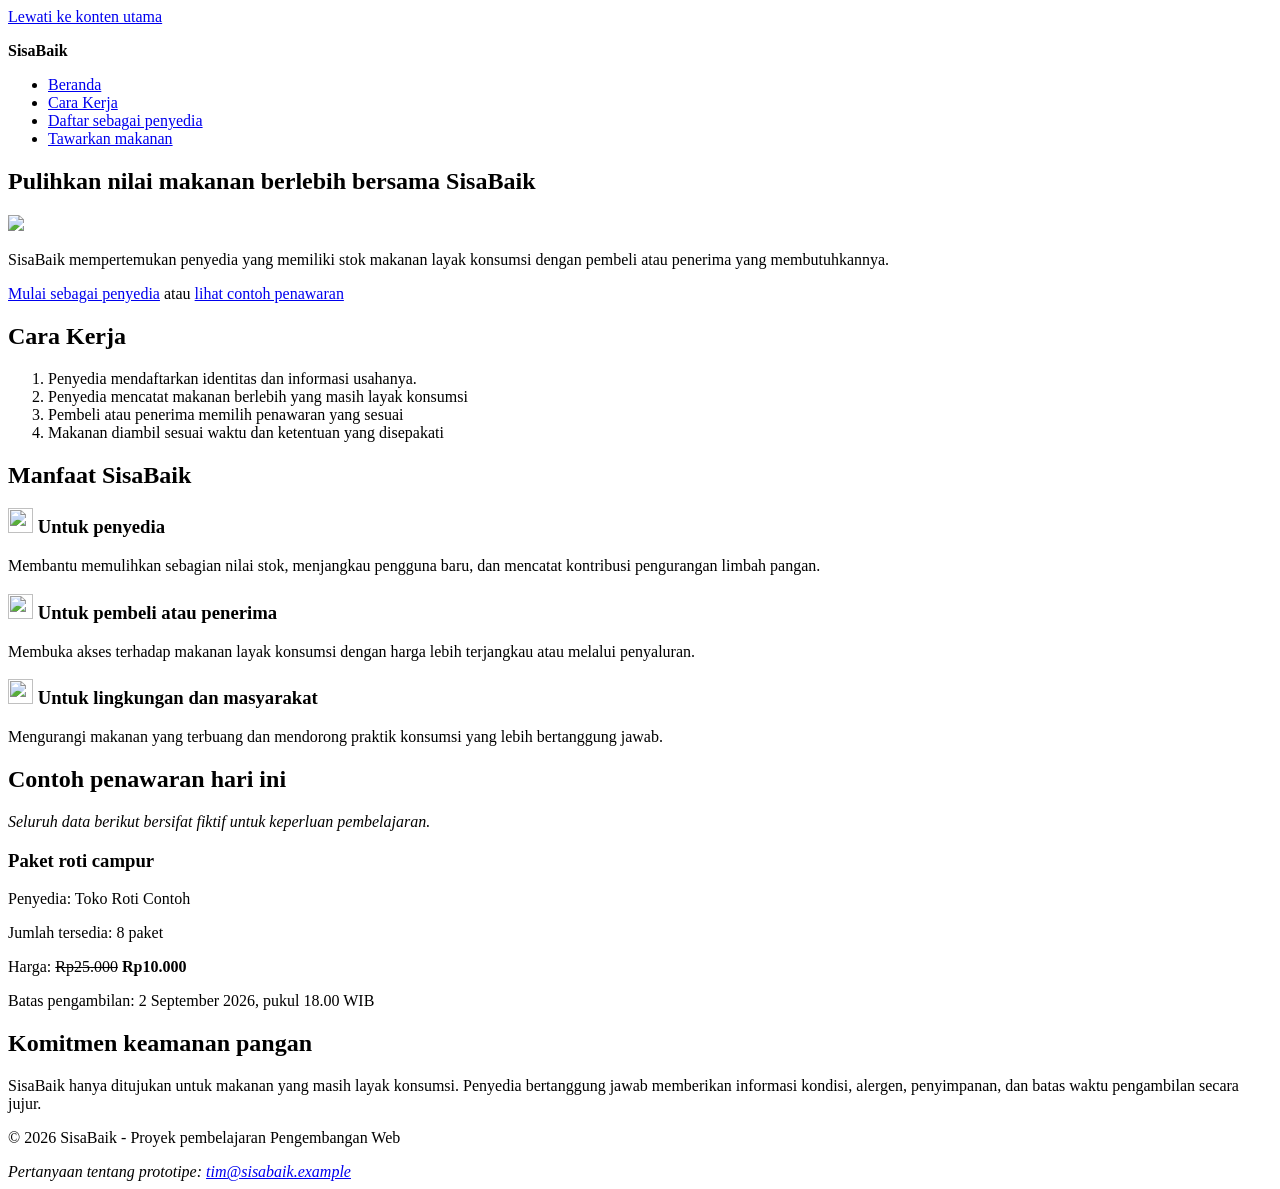
==== index.html @ ea764401 "chore: initialize SisaBaik project" ====
<!doctype html>
<html lang="id">
    <head>
        <meta charset="UTF-8">
        <meta name="viewport" content="width=device-width, initial-scale=1">
        <meta 
         name="description" 
         content="SisaBaik membantu penyedia menawarkan makanan berlebih agar tetap bernilai, terjangkau, 
         dan tidak terbuang."
        >
        <title>Beranda | SisaBaik </title>
    </head>
    <body>
        <a href="#konten-utama">Lewati ke konten utama </a>

        <header>
            <p><strong>SisaBaik</strong></p>
            <nav aria-label="Navigasi utama">
                <ul>
                    <li> <a href="index.html" aria-current="page">Beranda</a></li>
                    <li> <a href="#cara-kerja">Cara Kerja</a></li> 
                    <li> <a href="daftar-penyedia.html">Daftar sebagai penyedia</a></li> 
                    <li> <a href="tawarkan-makanan.html">Tawarkan makanan</a></li>             
                </ul>
            </nav>
        </header>

        <main id="konten-utama" tabindex="-1">
            <section aria-labelledby="judul-utama">
                <h1 id="judul-utama">Pulihkan nilai makanan berlebih bersama SisaBaik</h1>
                <img class="fit-picture" src="/images/picture-beranda.jpg">
                <p>
                    SisaBaik mempertemukan penyedia yang memiliki stok makanan layak konsumsi 
                    dengan pembeli atau penerima yang membutuhkannya.
                </p>
                <p>
                    <a href="daftar-penyedia.html">Mulai sebagai penyedia</a> 
                    atau 
                    <a href="#penawaran-contoh">lihat contoh penawaran</a> 
                </p>
            </section>

            <section id="cara-kerja" aria-labelledby="judul-cara-kerja">
                <h2 id="judul-cara-kerja">Cara Kerja</h2>
                <ol>
                    <li>Penyedia mendaftarkan identitas dan informasi usahanya.</li>
                    <li>Penyedia mencatat makanan berlebih yang masih layak konsumsi</li>
                    <li>Pembeli atau penerima memilih penawaran yang sesuai</li>
                    <li>Makanan diambil sesuai waktu dan ketentuan yang disepakati</li>
                </ol>
            </section>

            <section aria-labelledby="judul-manfaat">
                <h2 id="judul-manfaat">Manfaat SisaBaik</h2>
                
                <article>
                    <h3><img class="fit picture" src="images/icon-penyedia.jpg" width="25" height="25">
                        Untuk penyedia</h3>
                    <p>
                        Membantu memulihkan sebagian nilai stok, menjangkau pengguna baru, dan mencatat 
                        kontribusi pengurangan limbah pangan.
                    </p>
                </article>

                <article>
                    <h3><img class="fit picture" src="images/icon-pembeli.jpg" width="25" height="25">
                        Untuk pembeli atau penerima</h3>
                    <p>
                        Membuka akses terhadap makanan layak konsumsi dengan harga lebih terjangkau 
                        atau melalui penyaluran.
                    </p>
                </article>

                <article>
                    <h3><img class="fit picture" src="images/icon-lingkungan.jpg" width="25" height="25">
                        Untuk lingkungan dan masyarakat</h3>
                    <p>
                        Mengurangi makanan yang terbuang dan mendorong praktik konsumsi yang lebih 
                        bertanggung jawab.
                    </p>

            </section>

            <section id="penawaran-contoh" aria-labelledby="judul-penawaran">
                <h2 id="judul-penawaran">Contoh penawaran hari ini</h2>
                <p><em>Seluruh data berikut bersifat fiktif untuk keperluan pembelajaran.</em></p>

                <article>
                    <h3>Paket roti campur</h3>
                    <p>Penyedia: Toko Roti Contoh</p>
                    <p>Jumlah tersedia: <data value="8">8 paket</data></p>
                    <p>Harga: <del>Rp25.000</del> <strong>Rp10.000</strong></p>
                    <p>
                        Batas pengambilan:
                        <time datetime="2026-09-02T18:00:00+07:00">
                        2 September 2026, pukul 18.00 WIB
                        </time>
                    </p>
                </article>
            </section>

            <section aria-labelledby="judul-keamanan">
                <h2 id="judul-keamanan">Komitmen keamanan pangan</h2>
                <p>
                    SisaBaik hanya ditujukan untuk makanan yang masih layak konsumsi. Penyedia bertanggung jawab
                    memberikan informasi kondisi, alergen, penyimpanan, dan batas waktu pengambilan secara jujur.
                </p>
            </section>
        </main>

        <footer>
            <p>&copy; 2026 SisaBaik - Proyek pembelajaran Pengembangan Web</p>
            <address>
                Pertanyaan tentang prototipe:
                <a href="mailto:tim@sisabaik.example">tim@sisabaik.example</a>
            </address>
        </footer>
    </body>
</html>
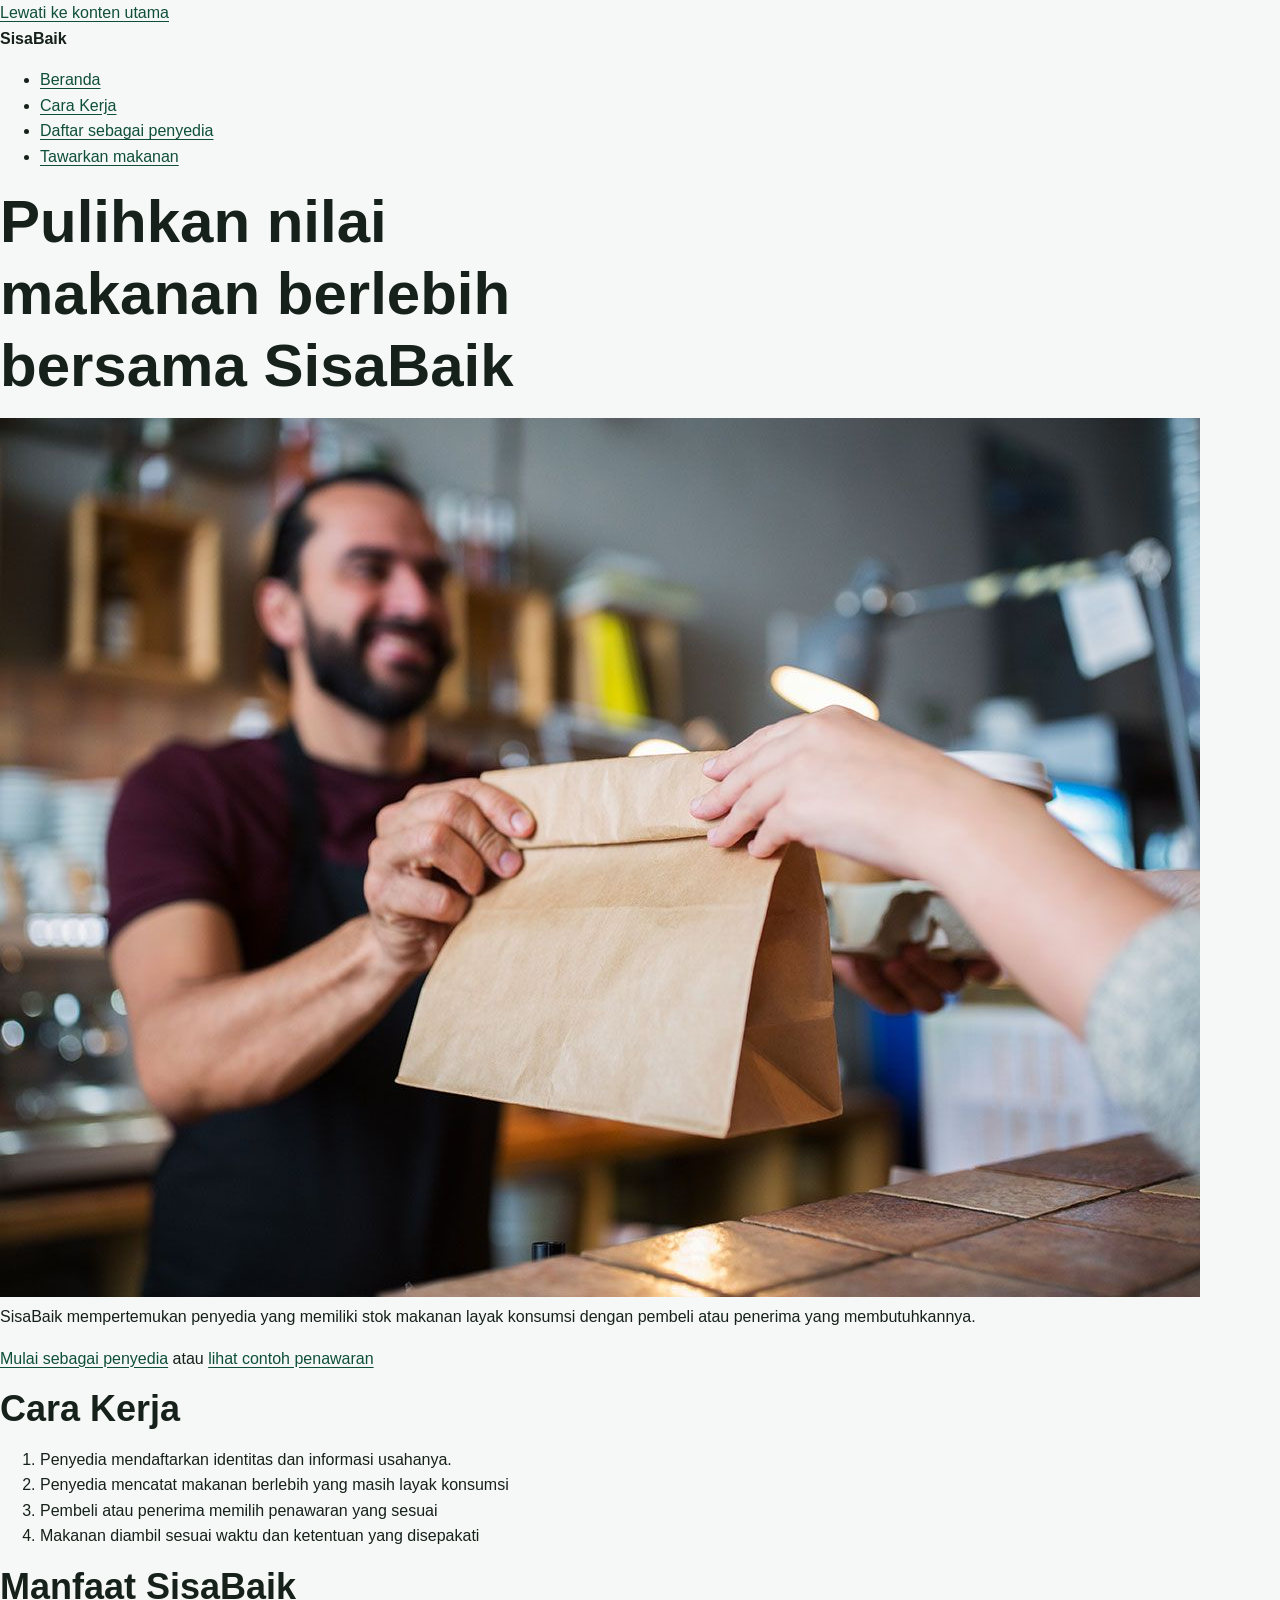
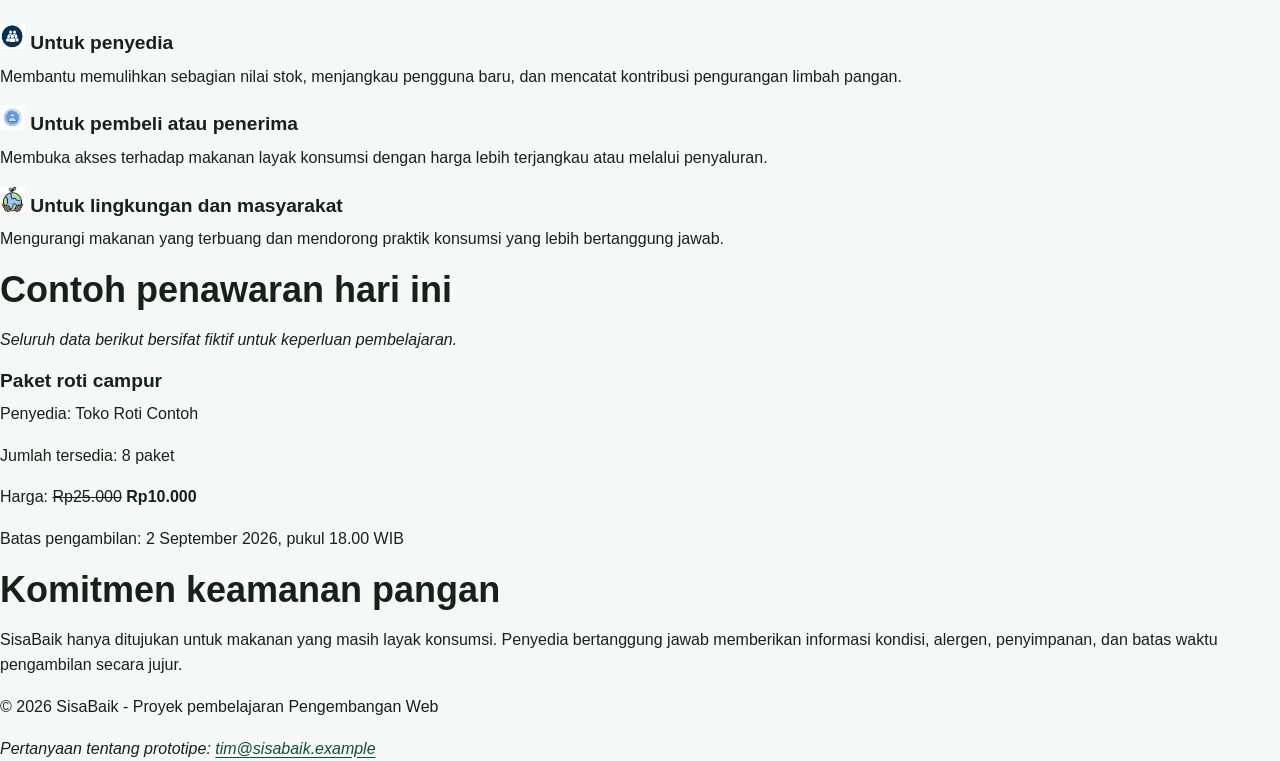
==== commit 3fdce14a: "feat: add responsive SisaBaik visual system" ====
--- a/index.html
+++ b/index.html
@@ -9,6 +9,7 @@
          dan tidak terbuang."
         >
         <title>Beranda | SisaBaik </title>
+        <link rel="stylesheet" href="styles.css">
     </head>
     <body>
         <a href="#konten-utama">Lewati ke konten utama </a>
--- a/styles.css
+++ b/styles.css
@@ -0,0 +1,429 @@
+:root {
+    --color-primary: #176b4d;
+    --color-primary-dark: #0f4f39;
+    --color-primary-light: #e8f5ef;
+    --color-accent: #f2b84b;
+    --color-text: #17211b;
+    --color-muted: #52615a;
+    --color-surface: #ffffff;
+    --color-background: #f5f8f6;
+    --color-border: #cbd8d1;
+    --color-danger: #a52a2a;
+    --shadow-card: 0 0.5rem 1.5rem rgb(23 33 27 / 10%);
+    --radius-small: 0.5rem;
+    --radius-medium: 0.9rem;
+    --radius-large: 1.4rem;
+    --content-width: 72rem;
+}
+
+*,
+*::before,
+*::after {
+    box-sizing: border-box;
+}
+
+html {
+    scroll-behavior: smooth;
+}
+
+body {
+    margin: 0;
+    background: var(--color-background);
+    color: var(--color-text);
+    font-family: Arial, Helvetica, sans-serif;
+    font-size: 1rem;
+    line-height: 1.6;
+}
+
+h1,
+h2,
+h3,
+p {
+    margin-block-start: 0;
+}
+
+h1,
+h2,
+h3 {
+    line-height: 1.2;
+}
+
+h1 {
+    max-width: 18ch;
+    margin-block-end: 1rem;
+    font-size: clamp(2rem, 7vw, 3.75rem);
+}
+
+h2 {
+    margin-block-end: 1rem;
+    font-size: clamp(1.5rem, 4vw, 2.25rem);
+}
+
+h3 {
+    margin-block-end: 0.6rem;
+    font-size: 1.2rem;
+}
+
+a {
+    color: var(--color-primary-dark);
+    text-underline-offset: 0.2rem;
+}
+
+a:hover {
+    text-decoration-thickness: 0.18em;
+}
+
+:focus-visible {
+    outline: 0.2rem solid var( --color-accent);
+    outline-offset: 0.2rem;
+}
+
+.skip-link {
+    position: absolute;
+    inset-block-start: 0.5rem;
+    inset-inline-start: 0.5rem;
+    z-index: 100;
+    padding: 0.7rem 1rem;
+    border-radius: var(--radius-small);
+    background: var(--color-text);
+    color: var(--color-surface);
+    transform: translateY(-180%);
+}
+
+.skip-link:focus {
+    transform: translateY(0);
+}
+
+.container {
+    width: min(100% - 2rem, var(--content-width));
+    margin-inline: auto;
+}
+
+.site-header {
+    background: var(--color-surface);
+    border-block-end: 0.0625rem solid var(--color-border);
+}
+
+.header-layout {
+    display: flex;
+    flex-direction: column;
+    gap: 0.75rem;
+    padding-block: 1rem;
+}
+
+.brand {
+    margin: 0;
+    color: var(--color-primary-dark);
+    font-size: 1.4rem;
+    font-weight: 700;
+}
+.nav-list {
+    display: flex;
+    flex-wrap: wrap;
+    gap: 0.5rem 1rem;
+    margin: 0;
+    padding: 0;
+    list-style: none;
+}
+
+.nav-list a {
+    display: inline-block;
+    padding-block: 0.35rem;
+    font-weight: 700;
+}
+
+.nav-list a[aria-current="page"] {
+    color: var(--color-primary);
+    text-decoration-thickness: 0.2em;
+}
+
+.hero {
+    padding-block: clamp(3rem, 10vw, 7rem);
+    background:
+        linear-gradient(135deg, rgb(232 245 239 / 95%), rgb(255 255 255 / 92%));
+}
+
+.hero-layout {
+    display: grid;
+    gap: 2rem;
+    align-items: center;
+}
+
+.eyebrow {
+    margin-block-end: 0.5rem;
+    color: var(--color-primary-dark);
+    font-weight: 700;
+    letter-spacing: 0.05em;
+    text-transform: uppercase;
+}
+
+.lead {
+    max-width: 62ch;
+    color: var(--color-muted);
+    font-size: 1.1rem;
+}
+
+.hero-panel {
+    padding: 1.5rem;
+    border: 0.0625rem solid var(--color-border);
+    border-radius: var(--radius-large);
+    background: var(--color-surface);
+    box-shadow: var(--shadow-card);
+}
+
+.hero-panel strong {
+    display: block;
+    color: var(--color-primary-dark);
+    font-size: 2rem;
+}
+
+.button-group,
+.form-actions {
+    display: flex;
+    flex-wrap: wrap;
+    gap: 0.75rem;
+    align-items: center;
+}
+
+.button {
+    display: inline-block;
+    padding: 0.75rem 1rem;
+    border: 0.125rem solid var(--color-primary);
+    border-radius: var(--radius-small);
+    background: var(--color-primary);
+    color: var( -- color-surface);
+    font: inherit;
+    font-weight: 700;
+    line-height: 1.2;
+    text-decoration: none;
+    cursor: pointer;
+}
+
+.button:hover {
+    background: var(--color-primary-dark);
+    border-color: var(--color-primary-dark);
+}
+
+.button-secondary {
+    background: transparent;
+    color: var(--color-primary-dark);
+}
+
+.section {
+    padding-block: clamp(2.5rem, 7vw, 5rem);
+}
+
+.section-alt {
+    background: var(--color-surface);
+}
+
+.section-intro {
+    max-width: 65ch;
+    color: var(--color-muted);
+}
+
+.steps-grid,
+.benefit-grid,
+.offer-grid {
+    display: grid;
+    grid-template-columns: 1fr;
+    gap: 1rem;
+}
+
+.card {
+    padding: 1.25rem;
+    border: 0.0625rem solid var(--color-border);
+    border-radius: var(--radius-medium);
+    background: var(--color-surface);
+    box-shadow: var(--shadow-card);
+}
+
+.step-number {
+    display: inline-grid;
+    width: 2.25rem;
+    height: 2.25rem;
+    margin-block-end: 0.75rem;
+    place-items: center;
+    border-radius: 50%;
+    background: var(--color-primary-soft);
+    color: var(--color-primary-dark);
+    font-weight: 700;
+}
+
+.offer-card {
+    display: flex;
+    flex-direction: column;
+    overflow: hidden;
+    border: 0.0625rem solid var(--color-border);
+    border-radius: var(--radius-medium);
+    background: var(--color-surface);
+    box-shadow: var(--shadow-card);
+}
+
+.offer-card_visual {
+    min-height: 8rem;
+    background: linear-gradient(135deg, var(--color-primary), var(--color-primary-dark));
+}
+
+.offer-card_content {
+    display: flex;
+    flex: 1;
+    flex-direction: column;
+    padding: 1.25rem;
+}
+
+.offer-card_meta {
+    color: var(--color-muted);
+}
+
+.offer-card_price {
+    margin-block-start: auto;
+    font-size: 1.15rem;
+}
+
+.badge {
+    display: inline-block;
+    width: fit-content;
+    margin-block-end: 0.75rem;
+    padding: 0.25rem 0.6rem;
+    border-radius: 999px;
+    background: var(--color-primary-soft);
+    color: var(--color-primary-dark);
+    font-size: 0.85rem;
+    font-weight: 700;
+}
+
+.notice {
+    padding: 1rem;
+    border-inline-start: 0.3rem solid var(--color-primary);
+    border-radius: var(--radius-small);
+    background: var(--color-primary-soft);
+}
+
+.page-heading {
+    padding-block: clamp(2.5rem, 7vw, 5rem) 2rem;
+}
+
+.form-card {
+    max-width: 56rem;
+    margin-block-end: 3rem;
+    padding: clamp(1rem, 4vw, 2rem);
+    border: 0.0625rem solid var(--color-border);
+    border-radius: var(--radius-large);
+    background: var(--color-surface);
+    box-shadow: var(--shadow-card);
+}
+
+.form-section {
+    margin: 0 0 1.5rem;
+    padding: 1.25rem;
+    border: 0.0625rem solid var(--color-border);
+    border-radius: var(--radius-medium);
+}
+
+.form-section legend {
+    padding-inline: 0.4rem;
+    color: var(--color-primary-dark);
+    font-size: 1.1rem;
+    font-weight: 700;
+}
+
+label {
+    display: inline-block;
+    margin-block-end: 0.35rem;
+    font-weight: 700;
+}
+
+input,
+select,
+textarea {
+    width: 100%;
+    padding: 0.7rem 0.75rem;
+    border: 0.0625rem solid #809087;
+    border-radius: var(--radius-small);
+    background: var(--color-surface);
+    color: var(--color-text);
+    font: inherit;
+}
+
+textarea {
+    resize: vertical;
+}
+
+input:focus,
+select:focus,
+textarea:focus {
+    border-color: var(--color-primary-dark);
+}
+
+input[type="checkbox"],
+
+input[type="radio"] {
+    width: 1.1rem;
+    height: 1.1rem;
+    margin: 0.2rem 0 0;
+    accent-color: var(--color-primary);
+}
+
+.required-note {
+    color: var(--color-muted);
+}
+
+.site-footer {
+    padding-block: 2rem;
+    background: var(--color-primary-dark);
+    color: var(--color-surface);
+}
+.site-footer a {
+    color: var(--color-surface);
+}
+
+.footer-layout {
+    display: flex;
+    flex-direction: column;
+    gap: 0.5rem;
+}
+
+.footer-layout p,
+.footer-layout address {
+    margin: 0;
+}
+
+@media (min-width: 48rem) {
+    .header-layout {
+        flex-direction: row;
+        justify-content: space-between;
+        align-items: center;
+    }
+    
+    .hero-layout {
+        grid-template-columns: minmax(0, 1.5fr) minmax(15rem, 0.7fr);
+    }
+    
+    .steps-grid,
+    .benefit-grid {
+        grid-template-columns: repeat(3, minmax(0, 1fr));
+    }
+    
+    .offer-grid {
+        grid-template-columns: repeat(2, minmax(0, 1fr));
+    }
+    
+    .footer-layout {
+    flex-direction: row;
+    justify-content: space-between;
+    align-items: center;
+    }
+}
+
+@media (min-width: 68rem) {
+    .offer-grid {
+        grid-template-columns: repeat(3, minmax(0, 1fr));
+    }
+}
+
+@media (prefers-reduced-motion: reduce) {
+    html {
+        scroll-behavior: auto;
+    }
+}
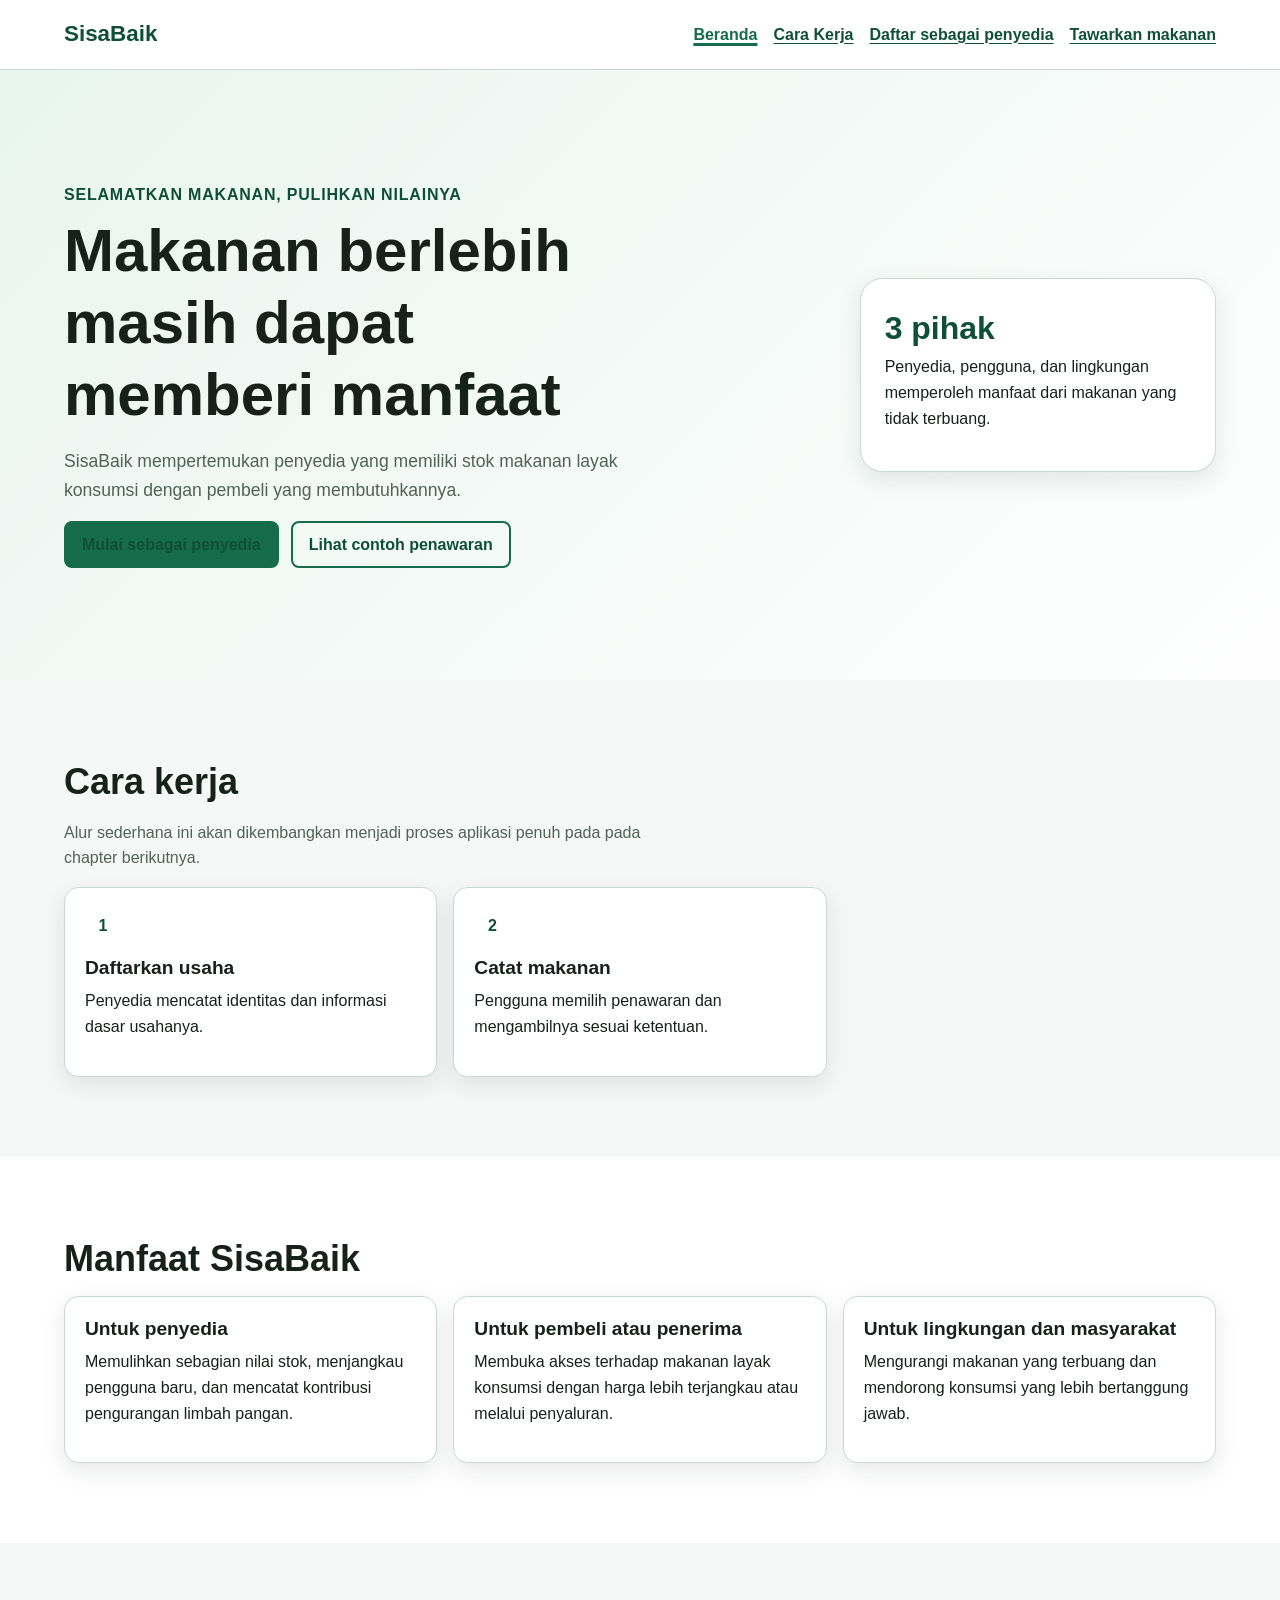
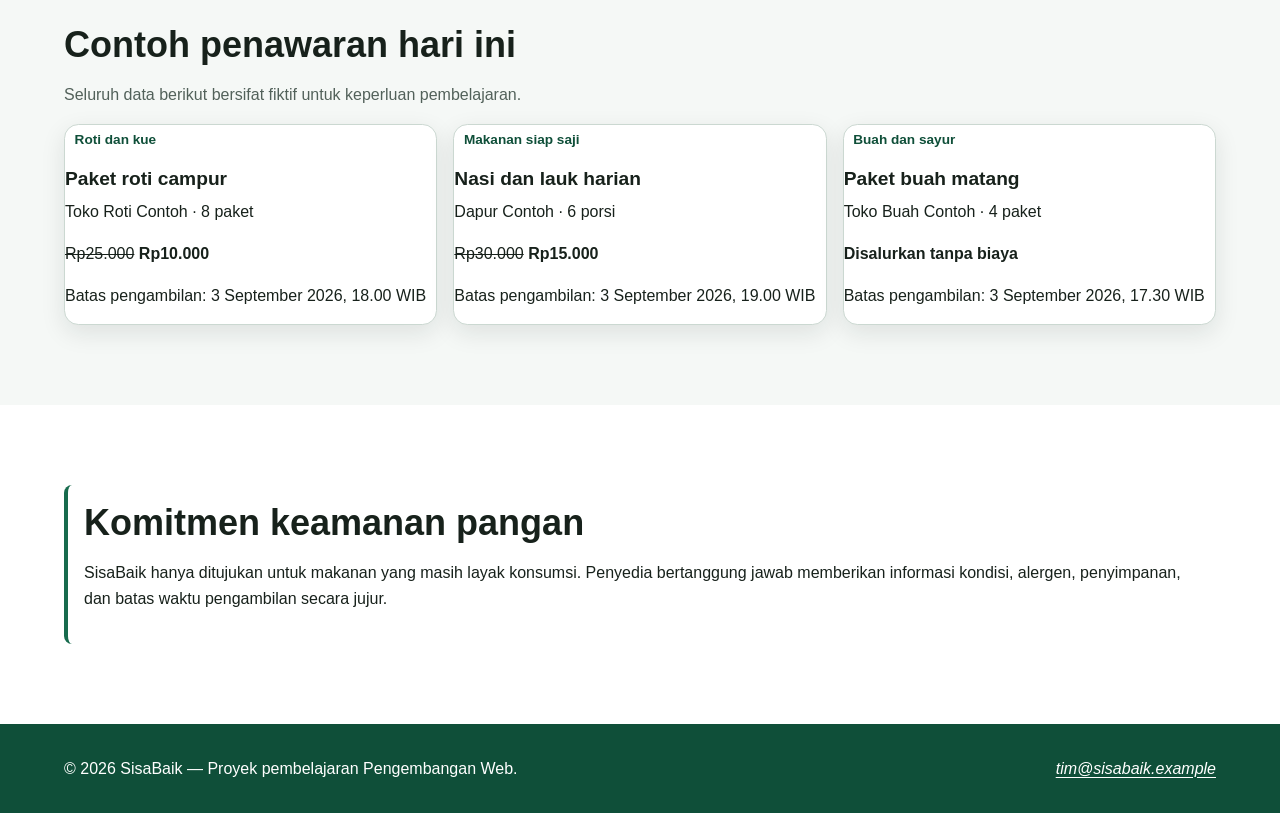
==== commit 03e6a065: "style: apply responsive layout to SisaBaik pages" ====
--- a/index.html
+++ b/index.html
@@ -1,120 +1,145 @@
 <!doctype html>
 <html lang="id">
     <head>
-        <meta charset="UTF-8">
+        <meta charset="utf-8">
         <meta name="viewport" content="width=device-width, initial-scale=1">
-        <meta 
-         name="description" 
-         content="SisaBaik membantu penyedia menawarkan makanan berlebih agar tetap bernilai, terjangkau, 
-         dan tidak terbuang."
-        >
-        <title>Beranda | SisaBaik </title>
+        <meta name="description" content="SisaBaik membantu penyedia menawarkan makanan berlebih agar tetap bernilai,
+         terjangkau, dan tidak terbuang.">
+        <title>Beranda | SisaBaik</title>
         <link rel="stylesheet" href="styles.css">
     </head>
     <body>
-        <a href="#konten-utama">Lewati ke konten utama </a>
+        <a class="skip-link" href="#konten-utama">Lewati ke konten utama</a>
 
-        <header>
-            <p><strong>SisaBaik</strong></p>
-            <nav aria-label="Navigasi utama">
-                <ul>
-                    <li> <a href="index.html" aria-current="page">Beranda</a></li>
-                    <li> <a href="#cara-kerja">Cara Kerja</a></li> 
-                    <li> <a href="daftar-penyedia.html">Daftar sebagai penyedia</a></li> 
-                    <li> <a href="tawarkan-makanan.html">Tawarkan makanan</a></li>             
-                </ul>
-            </nav>
+        <header class="site-header">
+            <div class="container header-layout">
+                <p class="brand">SisaBaik</p>
+                <nav aria-label="Navigasi-utama">
+                    <ul class="nav-list">
+                        <li><a href="index.html" aria-current="page">Beranda</a></li>
+                        <li><a href="#cara-kerja>">Cara Kerja</a></li>
+                        <li><a href="daftar-penyedia.html">Daftar sebagai penyedia</a></li>
+                        <li><a href="tawarkan-makanan.html">Tawarkan makanan</a></li>
+                    </ul>
+                </nav>
+            </div>
         </header>
 
         <main id="konten-utama" tabindex="-1">
-            <section aria-labelledby="judul-utama">
-                <h1 id="judul-utama">Pulihkan nilai makanan berlebih bersama SisaBaik</h1>
-                <img class="fit-picture" src="/images/picture-beranda.jpg">
-                <p>
-                    SisaBaik mempertemukan penyedia yang memiliki stok makanan layak konsumsi 
-                    dengan pembeli atau penerima yang membutuhkannya.
-                </p>
-                <p>
-                    <a href="daftar-penyedia.html">Mulai sebagai penyedia</a> 
-                    atau 
-                    <a href="#penawaran-contoh">lihat contoh penawaran</a> 
-                </p>
+            <section class="hero" aria-labelledby="judul-utama">
+                <div class="container hero-layout">
+                    <div>
+                        <p class="eyebrow">Selamatkan makanan, pulihkan nilainya</p>
+                        <h1 id="judul-utama">Makanan berlebih masih dapat memberi manfaat</h1>
+                        <p class="lead">SisaBaik mempertemukan penyedia yang memiliki stok makanan layak konsumsi dengan
+                            pembeli yang membutuhkannya.</p>
+                        <div class="button-group">
+                            <a class="button" href="daftar-penyedia.html">Mulai sebagai penyedia</a>
+                            <a class="button button-secondary" href="#penawaran-contoh">Lihat contoh penawaran</a>
+                        </div>
+                    </div>
+                    <aside class="hero-panel" aria-label="Ringkasan manfaat SisaBaik">
+                        <strong>3 pihak</strong>
+                        <p> Penyedia, pengguna, dan lingkungan memperoleh manfaat dari makanan yang tidak terbuang.</p>
+                    </aside>
+                </div>
             </section>
 
-            <section id="cara-kerja" aria-labelledby="judul-cara-kerja">
-                <h2 id="judul-cara-kerja">Cara Kerja</h2>
-                <ol>
-                    <li>Penyedia mendaftarkan identitas dan informasi usahanya.</li>
-                    <li>Penyedia mencatat makanan berlebih yang masih layak konsumsi</li>
-                    <li>Pembeli atau penerima memilih penawaran yang sesuai</li>
-                    <li>Makanan diambil sesuai waktu dan ketentuan yang disepakati</li>
-                </ol>
+            <section class="section" id="cara-kerja" aria-labelledby="judul-cara-kerja">
+                <div class="container">
+                    <h2 id="judul-cara-kerja">Cara kerja</h2>
+                    <p class="section-intro">Alur sederhana ini akan dikembangkan menjadi proses aplikasi penuh pada pada chapter
+                        berikutnya.</p>
+                    <div class="steps-grid">
+                        <article class="card">
+                            <span class="step-number" aria-hidden="true">1</span>
+                            <h3>Daftarkan usaha</h3>
+                            <p>Penyedia mencatat identitas dan informasi dasar usahanya.</p>
+                        </article>
+                        <article class="card">
+                            <span class="step-number" aria-hidden="true">2</span>
+                            <h3>Catat makanan</h3>
+                            <p>Pengguna memilih penawaran dan mengambilnya sesuai ketentuan.</p>
+                        </article>
+                    </div>
+                </div>
             </section>
 
-            <section aria-labelledby="judul-manfaat">
-                <h2 id="judul-manfaat">Manfaat SisaBaik</h2>
-                
-                <article>
-                    <h3><img class="fit picture" src="images/icon-penyedia.jpg" width="25" height="25">
-                        Untuk penyedia</h3>
-                    <p>
-                        Membantu memulihkan sebagian nilai stok, menjangkau pengguna baru, dan mencatat 
-                        kontribusi pengurangan limbah pangan.
-                    </p>
-                </article>
-
-                <article>
-                    <h3><img class="fit picture" src="images/icon-pembeli.jpg" width="25" height="25">
-                        Untuk pembeli atau penerima</h3>
-                    <p>
-                        Membuka akses terhadap makanan layak konsumsi dengan harga lebih terjangkau 
-                        atau melalui penyaluran.
-                    </p>
-                </article>
-
-                <article>
-                    <h3><img class="fit picture" src="images/icon-lingkungan.jpg" width="25" height="25">
-                        Untuk lingkungan dan masyarakat</h3>
-                    <p>
-                        Mengurangi makanan yang terbuang dan mendorong praktik konsumsi yang lebih 
-                        bertanggung jawab.
-                    </p>
-
+            <section class="section section-alt" aria-labelledby="judul-manfaat">
+                <div class="container">
+                    <h2 id="judul-manfaat">Manfaat SisaBaik</h2>
+                    <div class="benefit-grid">
+                        <article class="card">
+                            <h3>Untuk penyedia</h3>
+                            <p>Memulihkan sebagian nilai stok, menjangkau pengguna baru, dan mencatat kontribusi pengurangan limbah pangan.</p>
+                        </article>
+                        <article class="card">
+                            <h3>Untuk pembeli atau penerima</h3>
+                            <p>Membuka akses terhadap makanan layak konsumsi dengan harga lebih terjangkau atau melalui penyaluran.</p>
+                        </article>
+                        <article class="card">
+                            <h3>Untuk lingkungan dan masyarakat</h3>
+                            <p>Mengurangi makanan yang terbuang dan mendorong konsumsi yang lebih bertanggung jawab.</p>
+                        </article>
+                    </div>
+                </div>
             </section>
 
-            <section id="penawaran-contoh" aria-labelledby="judul-penawaran">
-                <h2 id="judul-penawaran">Contoh penawaran hari ini</h2>
-                <p><em>Seluruh data berikut bersifat fiktif untuk keperluan pembelajaran.</em></p>
-
-                <article>
-                    <h3>Paket roti campur</h3>
-                    <p>Penyedia: Toko Roti Contoh</p>
-                    <p>Jumlah tersedia: <data value="8">8 paket</data></p>
-                    <p>Harga: <del>Rp25.000</del> <strong>Rp10.000</strong></p>
-                    <p>
-                        Batas pengambilan:
-                        <time datetime="2026-09-02T18:00:00+07:00">
-                        2 September 2026, pukul 18.00 WIB
-                        </time>
-                    </p>
-                </article>
+            <section class="section" id="penawaran-contoh" aria-labelledby="judul-penawaran">
+                <div class="container">
+                    <h2 id="judul-penawaran">Contoh penawaran hari ini</h2>
+                    <p class="section-intro">Seluruh data berikut bersifat fiktif untuk keperluan pembelajaran.</p>
+                    <div class="offer-grid">
+                        <article class="offer-card">
+                            <div class="offer-card__visual" aria-hidden="true"></div>
+                            <div class="offer-card__content">
+                                <span class="badge">Roti dan kue</span>
+                                <h3>Paket roti campur</h3>
+                                <p class="offer-card__meta">Toko Roti Contoh · <data value="8">8 paket</data></p>
+                                <p class="offer-card__price"><del>Rp25.000</del> <strong>Rp10.000</strong></p>
+                                <p>Batas pengambilan: <time datetime="2026-09-03T18:00:00+07:00">3 September 2026, 18.00 WIB</time></p>
+                            </div>
+                        </article>
+                        <article class="offer-card">
+                            <div class="offer-card__visual" aria-hidden="true"></div>
+                            <div class="offer-card__content">
+                                <span class="badge">Makanan siap saji</span>
+                                <h3>Nasi dan lauk harian</h3>
+                                <p class="offer-card__meta">Dapur Contoh · <data value="6">6 porsi</data></p>
+                                <p class="offer-card__price"><del>Rp30.000</del> <strong>Rp15.000</strong></p>
+                                <p>Batas pengambilan: <time datetime="2026-09-03T19:00:00+07:00">3 September 2026, 19.00 WIB</time></p>
+                            </div>
+                        </article>
+                        <article class="offer-card">
+                            <div class="offer-card__visual" aria-hidden="true"></div>
+                            <div class="offer-card__content">
+                                <span class="badge">Buah dan sayur</span>
+                                <h3>Paket buah matang</h3>
+                                <p class="offer-card__meta">Toko Buah Contoh · <data value="4">4 paket</data></p>
+                                <p class="offer-card__price"><strong>Disalurkan tanpa biaya</strong></p>
+                                <p>Batas pengambilan: <time datetime="2026-09-03T17:30:00+07:00">3 September 2026, 17.30 WIB</time></p>
+                            </div>
+                        </article>
+                    </div>
+                </div>
             </section>
 
-            <section aria-labelledby="judul-keamanan">
-                <h2 id="judul-keamanan">Komitmen keamanan pangan</h2>
-                <p>
-                    SisaBaik hanya ditujukan untuk makanan yang masih layak konsumsi. Penyedia bertanggung jawab
-                    memberikan informasi kondisi, alergen, penyimpanan, dan batas waktu pengambilan secara jujur.
-                </p>
+            <section class="section section-alt" aria-labelledby="judul-keamanan">
+                <div class="container">
+                    <div class="notice">
+                        <h2 id="judul-keamanan">Komitmen keamanan pangan</h2>
+                        <p>SisaBaik hanya ditujukan untuk makanan yang masih layak konsumsi. Penyedia bertanggung jawab memberikan 
+                            informasi kondisi, alergen, penyimpanan, dan batas waktu pengambilan secara jujur.</p>
+                    </div>
+                </div>
             </section>
         </main>
 
-        <footer>
-            <p>&copy; 2026 SisaBaik - Proyek pembelajaran Pengembangan Web</p>
-            <address>
-                Pertanyaan tentang prototipe:
-                <a href="mailto:tim@sisabaik.example">tim@sisabaik.example</a>
-            </address>
+        <footer class="site-footer">
+            <div class="container footer-layout">
+                <p>&copy; 2026 SisaBaik — Proyek pembelajaran Pengembangan Web.</p>
+                <address><a href="mailto:tim@sisabaik.example">tim@sisabaik.example</a></address>
+            </div>
         </footer>
     </body>
 </html>
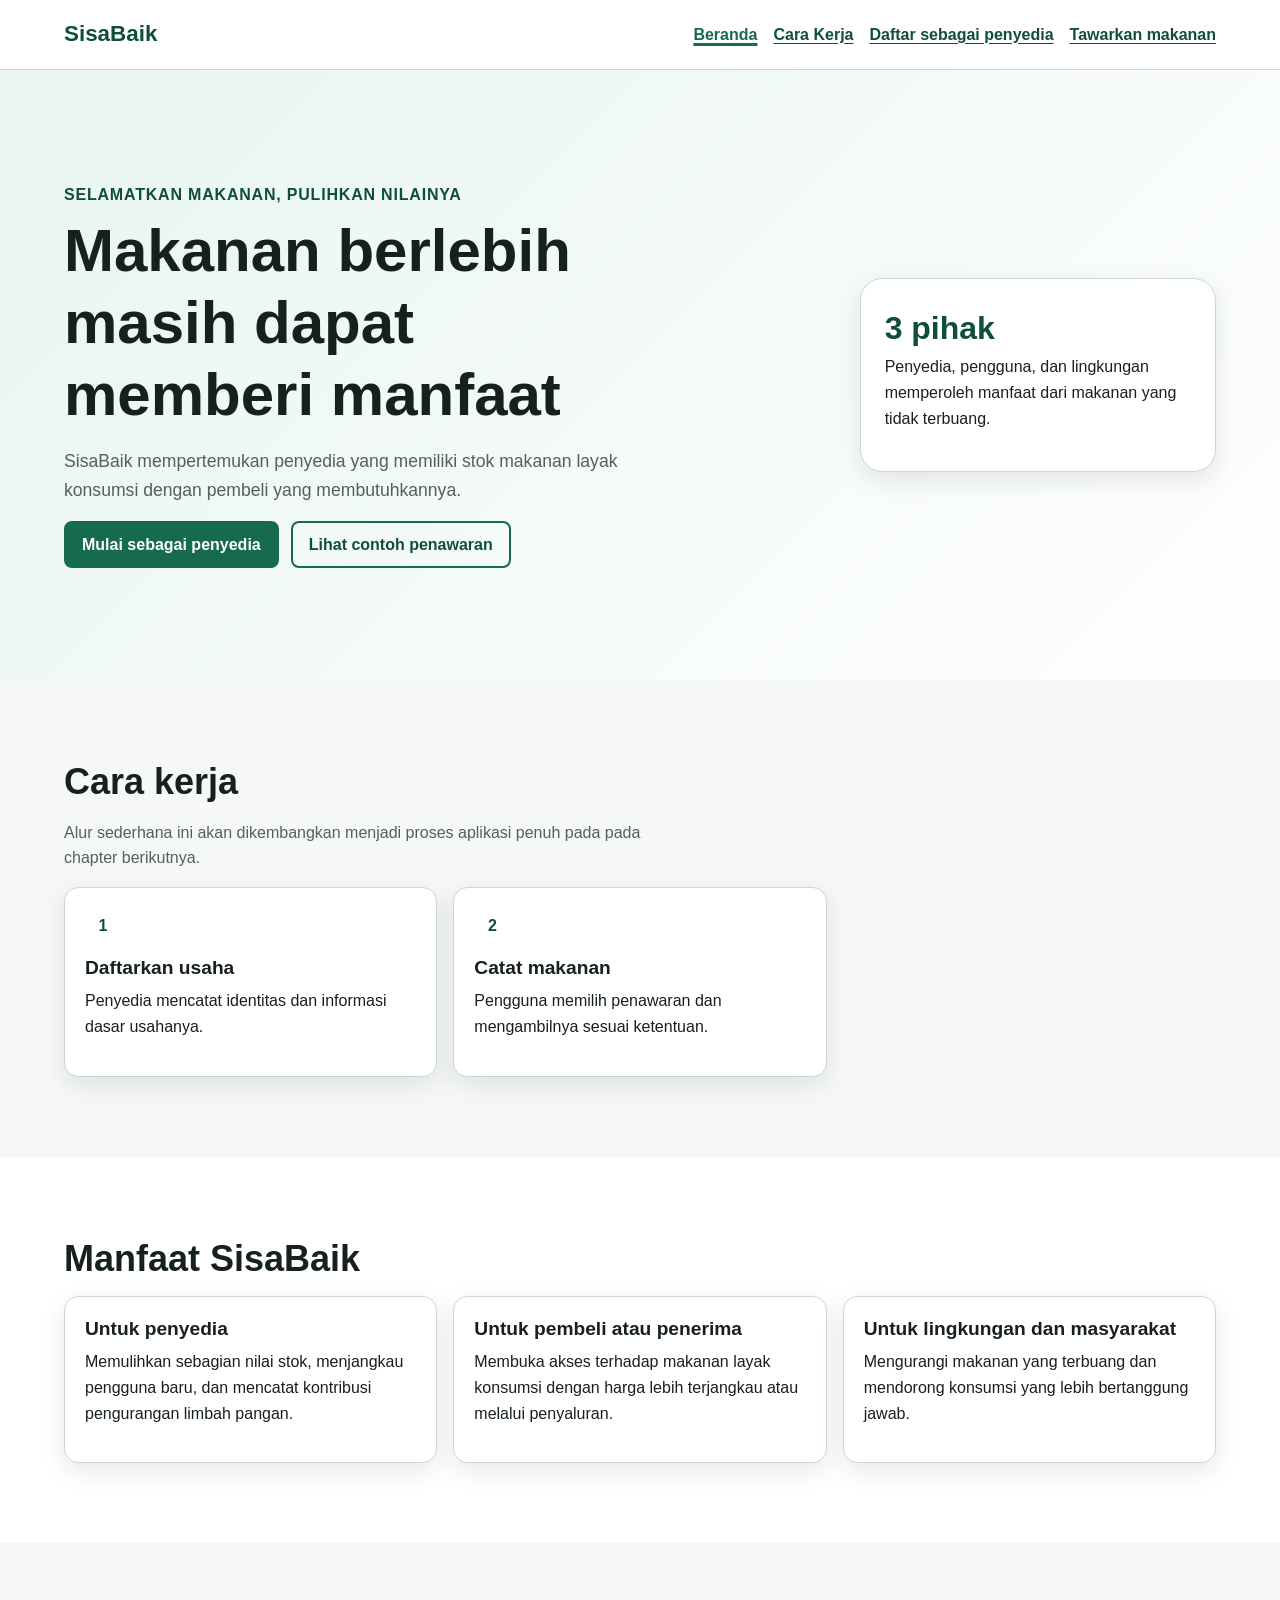
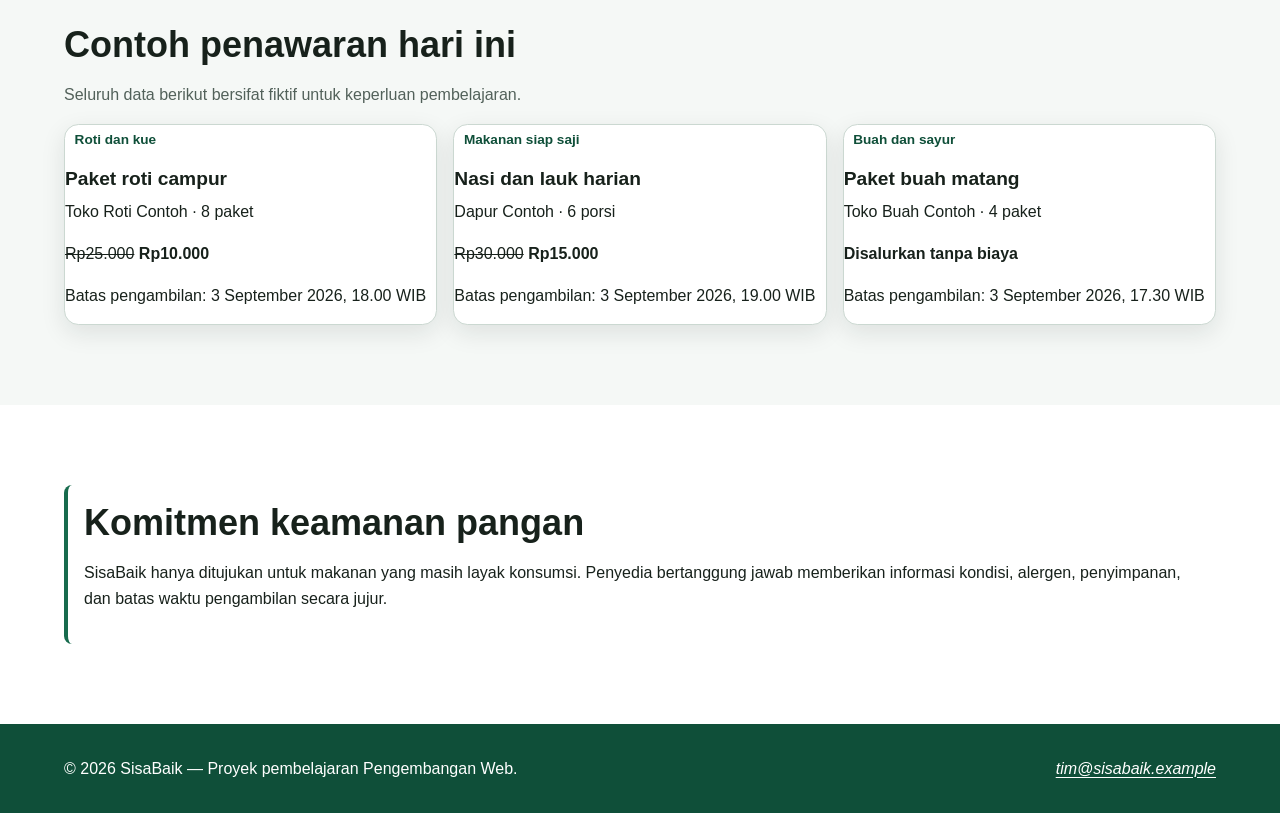
==== commit 7f8fef86: "feat: add responsive SisaBaik visual system" ====
--- a/index.html
+++ b/index.html
@@ -17,7 +17,7 @@
                 <nav aria-label="Navigasi-utama">
                     <ul class="nav-list">
                         <li><a href="index.html" aria-current="page">Beranda</a></li>
-                        <li><a href="#cara-kerja>">Cara Kerja</a></li>
+                        <li><a href="#cara-kerja">Cara Kerja</a></li>
                         <li><a href="daftar-penyedia.html">Daftar sebagai penyedia</a></li>
                         <li><a href="tawarkan-makanan.html">Tawarkan makanan</a></li>
                     </ul>
--- a/styles.css
+++ b/styles.css
@@ -191,7 +191,7 @@
     border: 0.125rem solid var(--color-primary);
     border-radius: var(--radius-small);
     background: var(--color-primary);
-    color: var( -- color-surface);
+    color: var(--color-surface);
     font: inherit;
     font-weight: 700;
     line-height: 1.2;
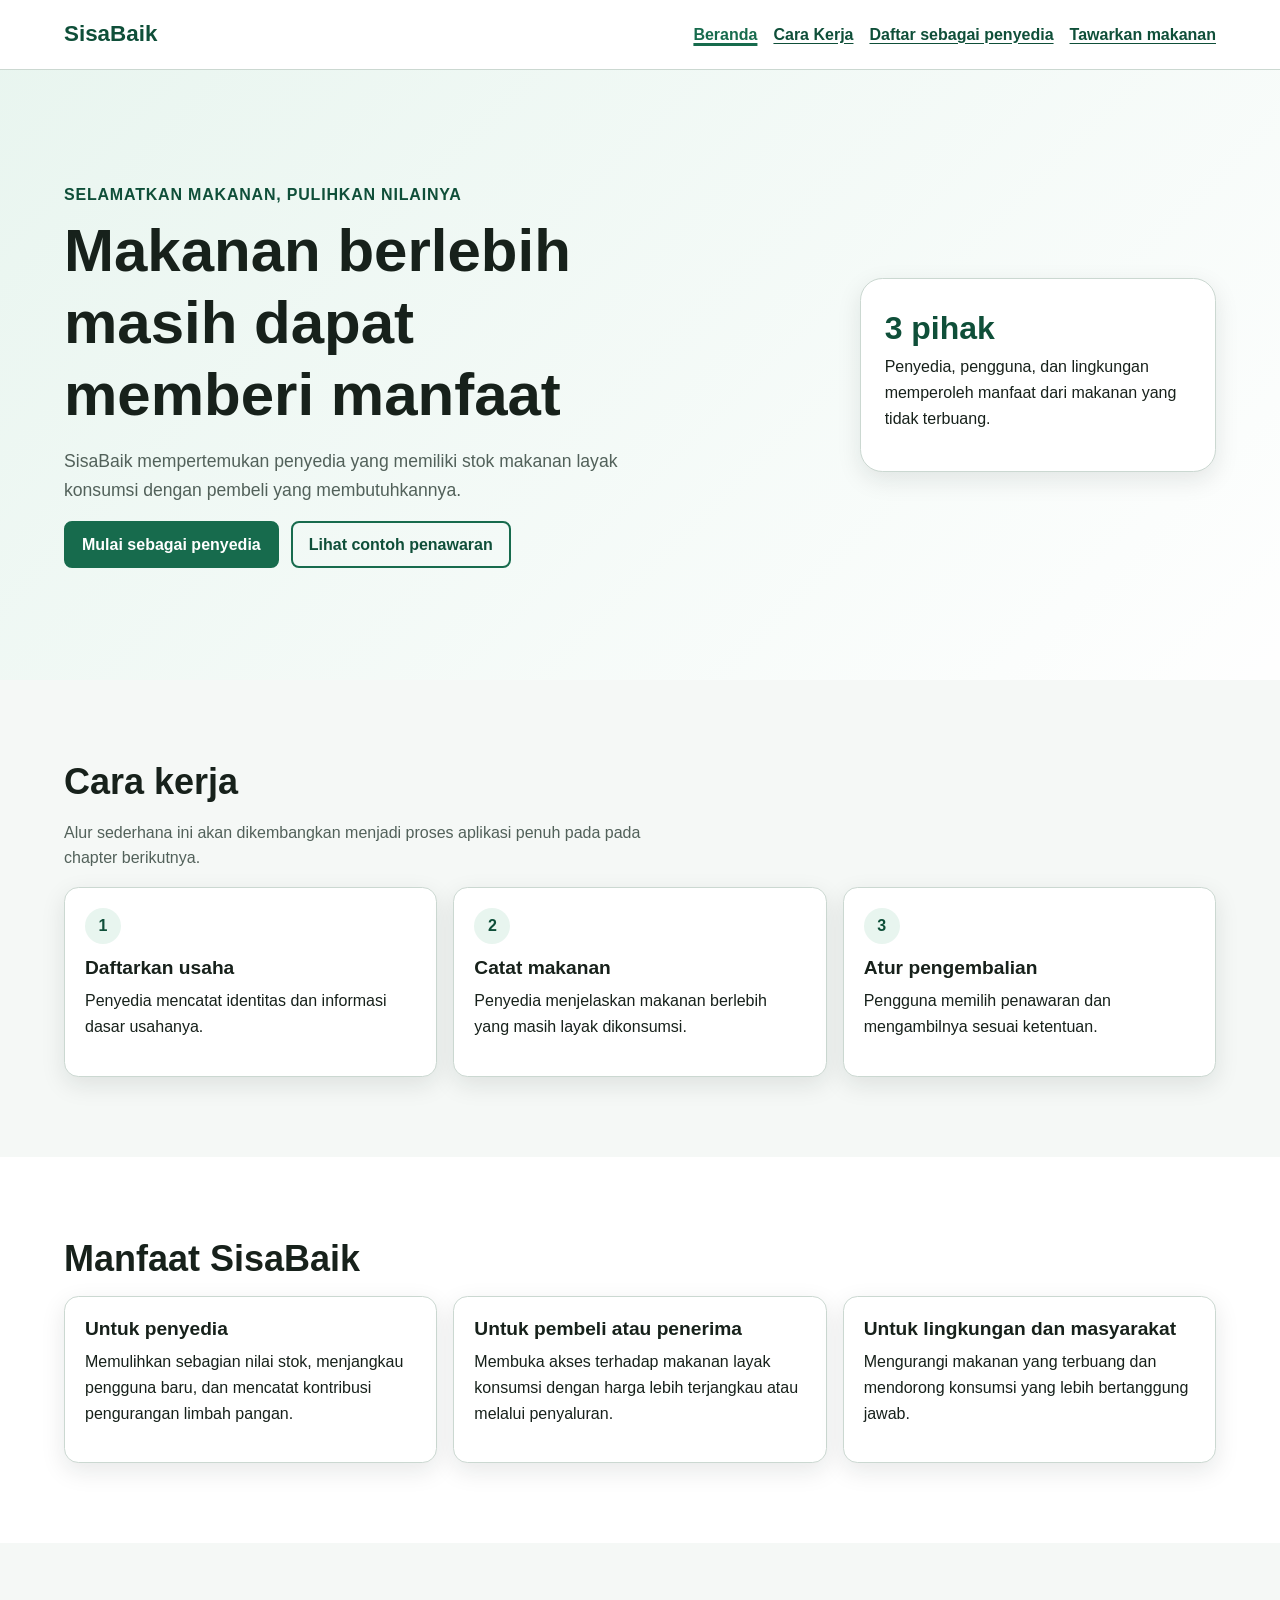
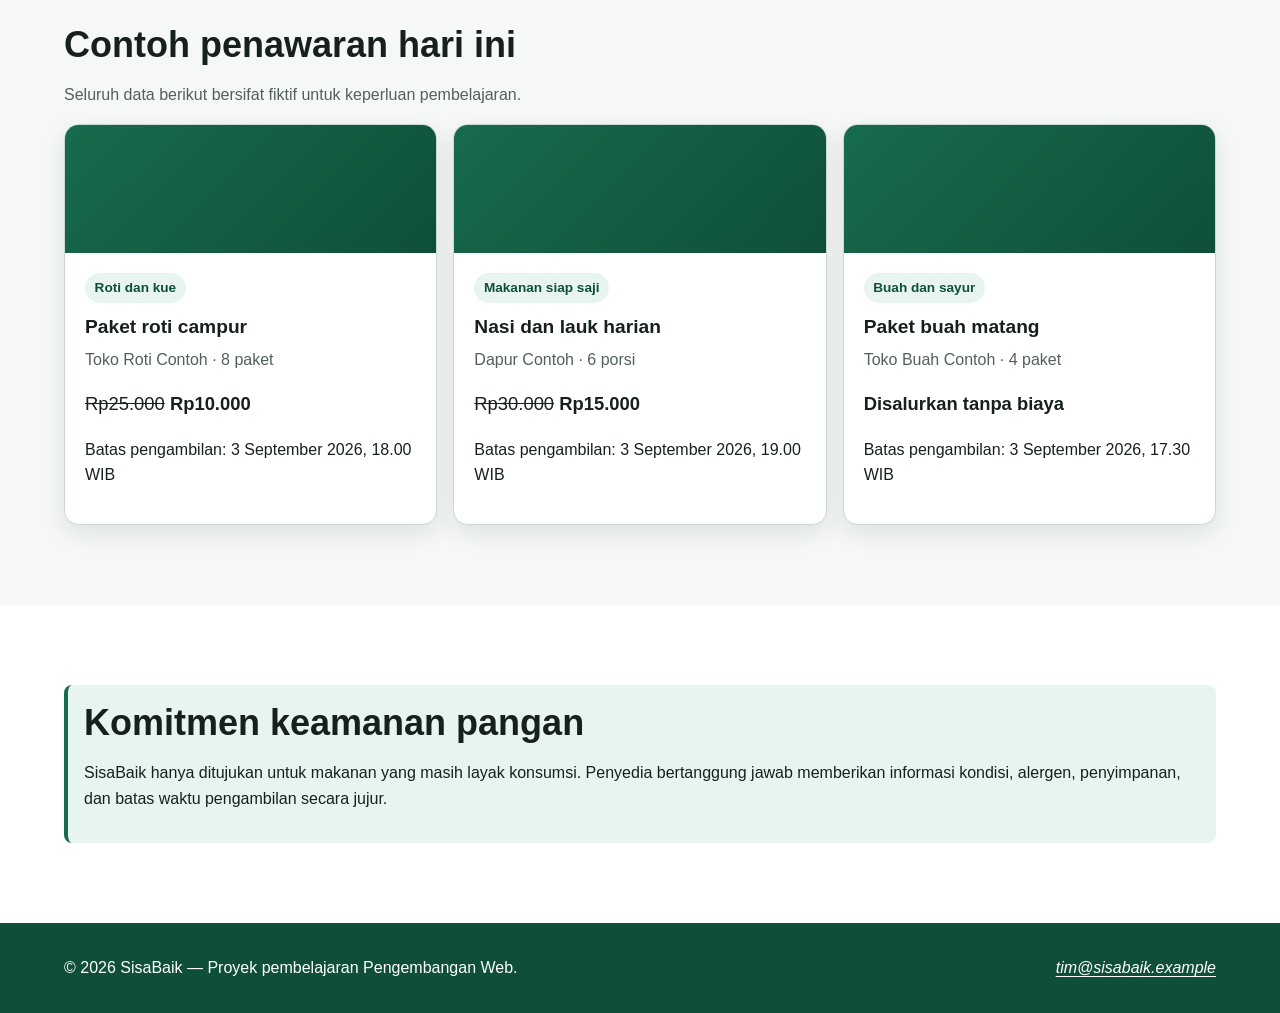
==== commit de744396: "style: apply responsive layout to SisaBaik Pages" ====
--- a/index.html
+++ b/index.html
@@ -59,6 +59,11 @@
                         <article class="card">
                             <span class="step-number" aria-hidden="true">2</span>
                             <h3>Catat makanan</h3>
+                            <p>Penyedia menjelaskan makanan berlebih yang masih layak dikonsumsi.</p>
+                        </article>
+                        <article class="card">
+                            <span class="step-number" aria-hidden="true">3</span>
+                            <h3>Atur pengembalian</h3>
                             <p>Pengguna memilih penawaran dan mengambilnya sesuai ketentuan.</p>
                         </article>
                     </div>
--- a/styles.css
+++ b/styles.css
@@ -1,7 +1,7 @@
 :root {
     --color-primary: #176b4d;
     --color-primary-dark: #0f4f39;
-    --color-primary-light: #e8f5ef;
+    --color-primary-soft: #e8f5ef;
     --color-accent: #f2b84b;
     --color-text: #17211b;
     --color-muted: #52615a;
@@ -260,23 +260,23 @@
     box-shadow: var(--shadow-card);
 }
 
-.offer-card_visual {
+.offer-card__visual {
     min-height: 8rem;
     background: linear-gradient(135deg, var(--color-primary), var(--color-primary-dark));
 }
 
-.offer-card_content {
+.offer-card__content {
     display: flex;
     flex: 1;
     flex-direction: column;
     padding: 1.25rem;
 }
 
-.offer-card_meta {
+.offer-card__meta {
     color: var(--color-muted);
 }
 
-.offer-card_price {
+.offer-card__price {
     margin-block-start: auto;
     font-size: 1.15rem;
 }
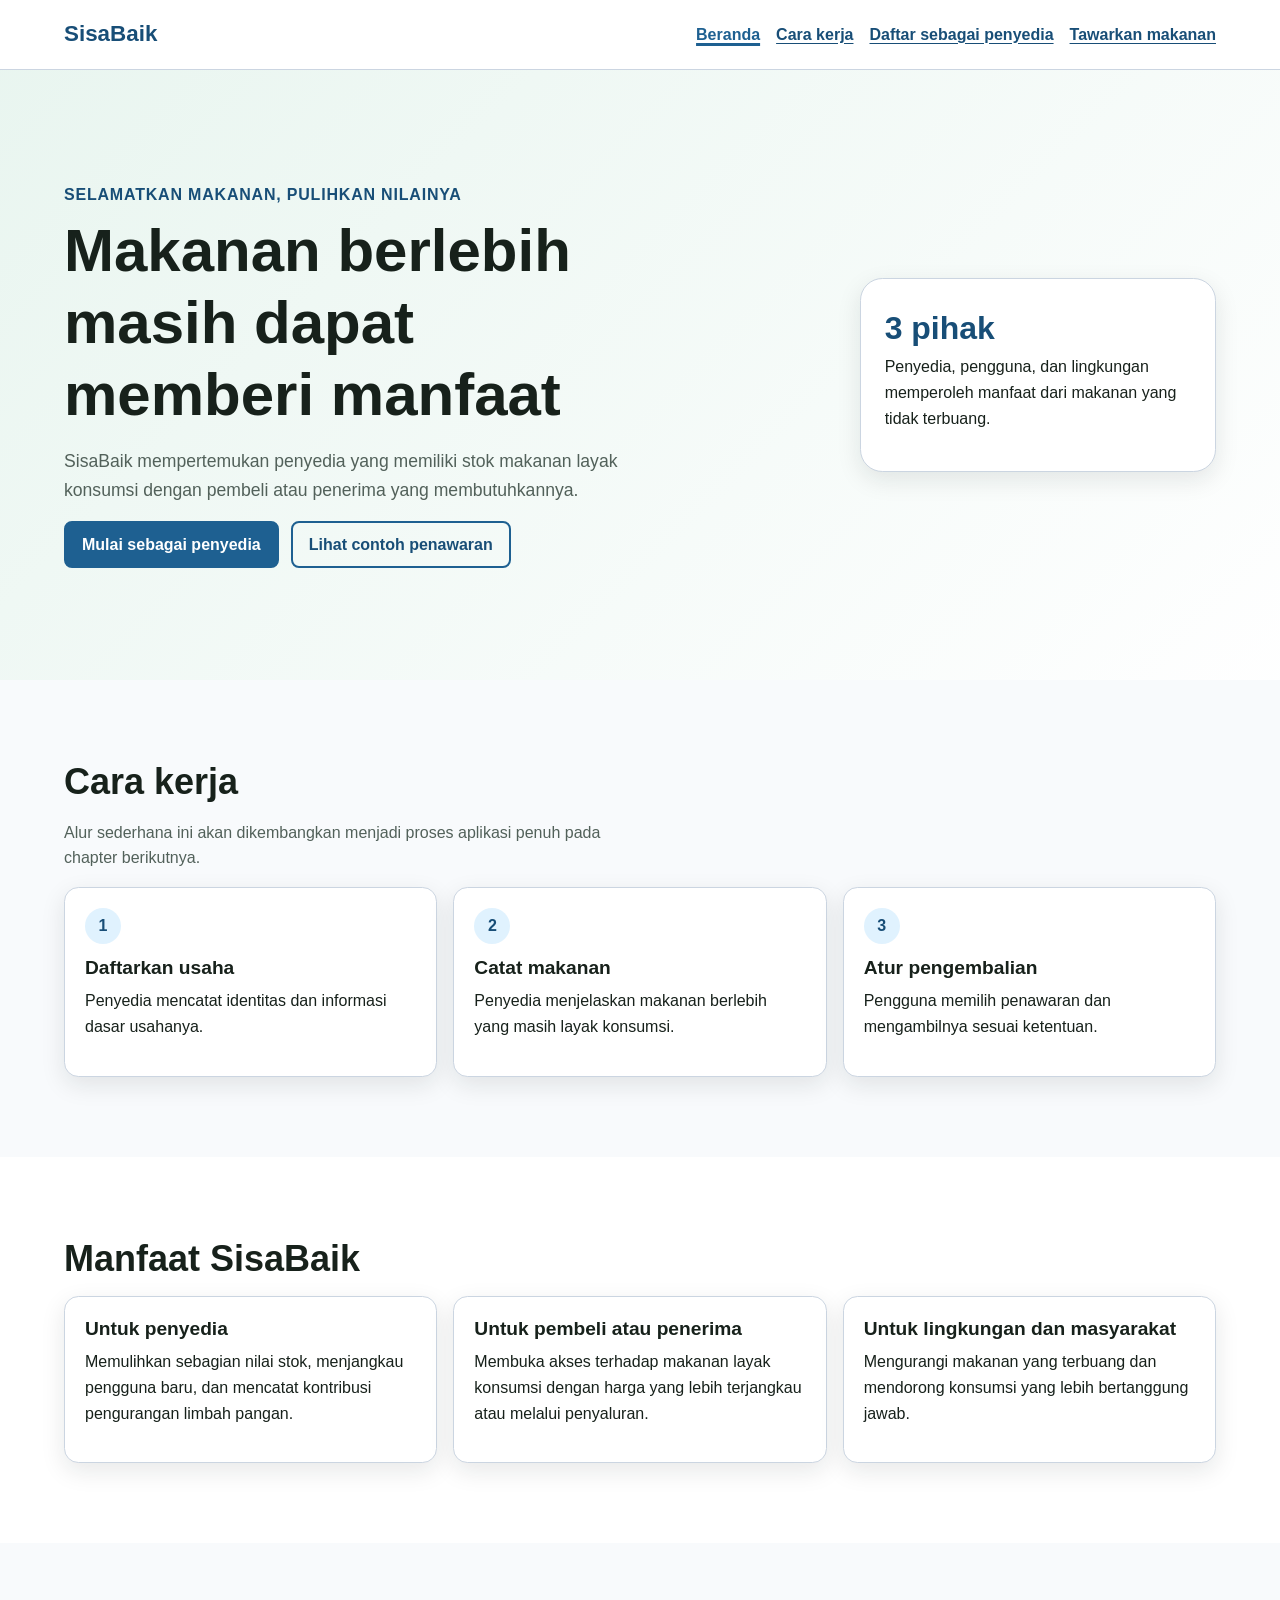
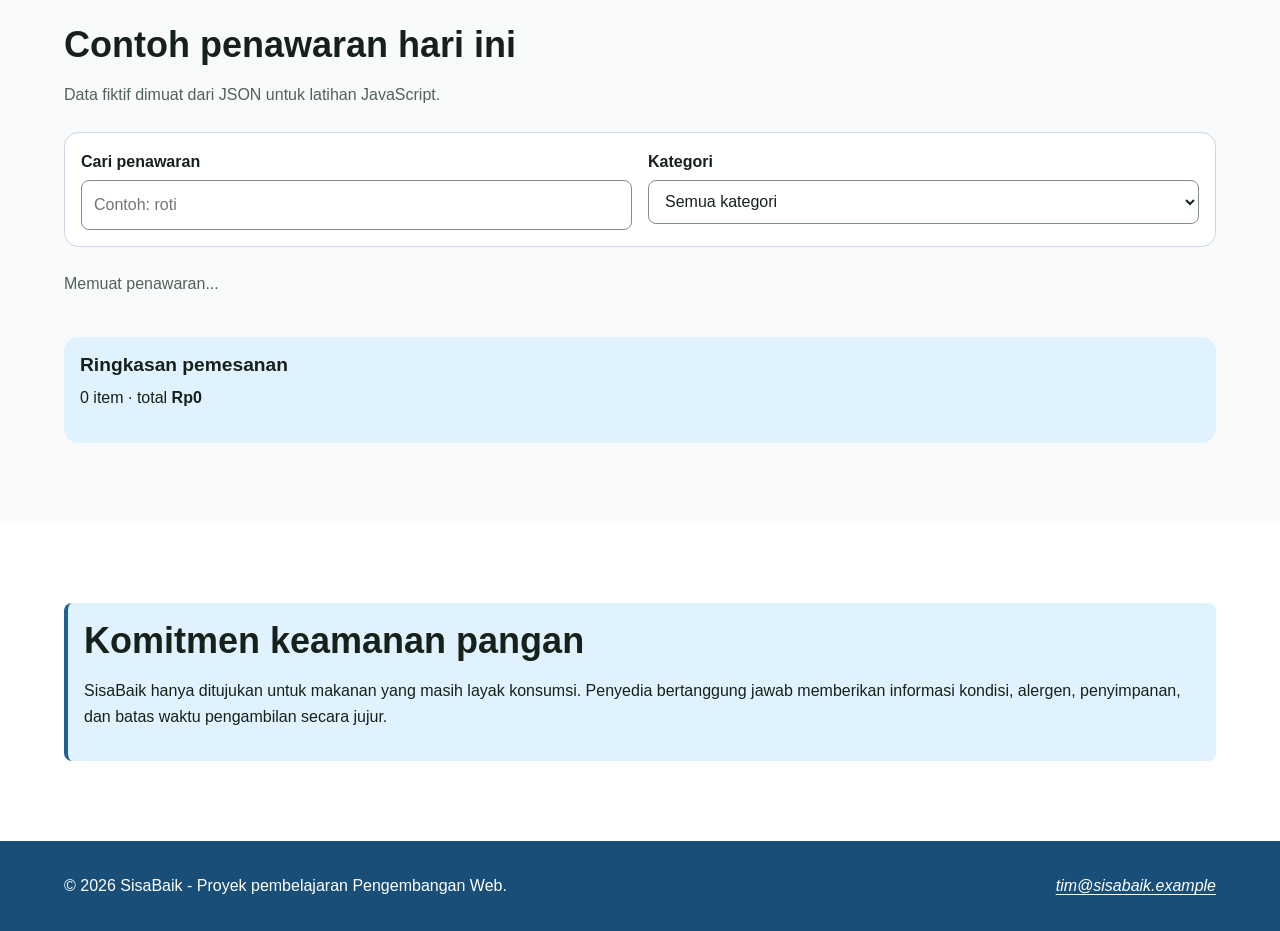
==== commit e7205be4: "feat:add JSON-powered offer catalog" ====
--- a/index.html
+++ b/index.html
@@ -3,25 +3,25 @@
     <head>
         <meta charset="utf-8">
         <meta name="viewport" content="width=device-width, initial-scale=1">
-        <meta name="description" content="SisaBaik membantu penyedia menawarkan makanan berlebih agar tetap bernilai,
-         terjangkau, dan tidak terbuang.">
+        <meta name="description" content="SisaBaik membantu penyedia menawarkan makanan berlebih agar tetap bernilai, terjangkau, dan tidak terbuang.">
         <title>Beranda | SisaBaik</title>
         <link rel="stylesheet" href="styles.css">
+        <script src="app.js" defer></script>
     </head>
     <body>
         <a class="skip-link" href="#konten-utama">Lewati ke konten utama</a>
 
         <header class="site-header">
             <div class="container header-layout">
-                <p class="brand">SisaBaik</p>
-                <nav aria-label="Navigasi-utama">
-                    <ul class="nav-list">
-                        <li><a href="index.html" aria-current="page">Beranda</a></li>
-                        <li><a href="#cara-kerja">Cara Kerja</a></li>
-                        <li><a href="daftar-penyedia.html">Daftar sebagai penyedia</a></li>
-                        <li><a href="tawarkan-makanan.html">Tawarkan makanan</a></li>
-                    </ul>
-                </nav>
+               <p class="brand">SisaBaik</p>
+               <nav aria-label="Navigasi utama">
+                <ul class="nav-list">
+                    <li><a href="index.html" aria-current="page">Beranda</a></li>
+                    <li><a href="#cara-kerja">Cara kerja</a></li>
+                    <li><a href="daftar-penyedia.html">Daftar sebagai penyedia</a></li>
+                    <li><a href="tawarkan-makanan.html">Tawarkan makanan</a></li>
+                </ul>
+               </nav> 
             </div>
         </header>
 
@@ -31,16 +31,15 @@
                     <div>
                         <p class="eyebrow">Selamatkan makanan, pulihkan nilainya</p>
                         <h1 id="judul-utama">Makanan berlebih masih dapat memberi manfaat</h1>
-                        <p class="lead">SisaBaik mempertemukan penyedia yang memiliki stok makanan layak konsumsi dengan
-                            pembeli yang membutuhkannya.</p>
+                        <p class="lead">SisaBaik mempertemukan penyedia yang memiliki stok makanan layak konsumsi dengan pembeli atau penerima yang membutuhkannya.</p>
                         <div class="button-group">
-                            <a class="button" href="daftar-penyedia.html">Mulai sebagai penyedia</a>
+                            <a class="button" href="daftar-penyedia.html">Mulai sebagai penyedia</a> 
                             <a class="button button-secondary" href="#penawaran-contoh">Lihat contoh penawaran</a>
                         </div>
                     </div>
                     <aside class="hero-panel" aria-label="Ringkasan manfaat SisaBaik">
                         <strong>3 pihak</strong>
-                        <p> Penyedia, pengguna, dan lingkungan memperoleh manfaat dari makanan yang tidak terbuang.</p>
+                        <p>Penyedia, pengguna, dan lingkungan memperoleh manfaat dari makanan yang tidak terbuang.</p>
                     </aside>
                 </div>
             </section>
@@ -48,8 +47,7 @@
             <section class="section" id="cara-kerja" aria-labelledby="judul-cara-kerja">
                 <div class="container">
                     <h2 id="judul-cara-kerja">Cara kerja</h2>
-                    <p class="section-intro">Alur sederhana ini akan dikembangkan menjadi proses aplikasi penuh pada pada chapter
-                        berikutnya.</p>
+                    <p class="section-intro">Alur sederhana ini akan dikembangkan menjadi proses aplikasi penuh pada chapter berikutnya.</p>
                     <div class="steps-grid">
                         <article class="card">
                             <span class="step-number" aria-hidden="true">1</span>
@@ -59,7 +57,7 @@
                         <article class="card">
                             <span class="step-number" aria-hidden="true">2</span>
                             <h3>Catat makanan</h3>
-                            <p>Penyedia menjelaskan makanan berlebih yang masih layak dikonsumsi.</p>
+                            <p>Penyedia menjelaskan makanan berlebih yang masih layak konsumsi.</p>
                         </article>
                         <article class="card">
                             <span class="step-number" aria-hidden="true">3</span>
@@ -80,7 +78,7 @@
                         </article>
                         <article class="card">
                             <h3>Untuk pembeli atau penerima</h3>
-                            <p>Membuka akses terhadap makanan layak konsumsi dengan harga lebih terjangkau atau melalui penyaluran.</p>
+                            <p>Membuka akses terhadap makanan layak konsumsi dengan harga yang lebih terjangkau atau melalui penyaluran.</p>
                         </article>
                         <article class="card">
                             <h3>Untuk lingkungan dan masyarakat</h3>
@@ -93,40 +91,32 @@
             <section class="section" id="penawaran-contoh" aria-labelledby="judul-penawaran">
                 <div class="container">
                     <h2 id="judul-penawaran">Contoh penawaran hari ini</h2>
-                    <p class="section-intro">Seluruh data berikut bersifat fiktif untuk keperluan pembelajaran.</p>
-                    <div class="offer-grid">
-                        <article class="offer-card">
-                            <div class="offer-card__visual" aria-hidden="true"></div>
-                            <div class="offer-card__content">
-                                <span class="badge">Roti dan kue</span>
-                                <h3>Paket roti campur</h3>
-                                <p class="offer-card__meta">Toko Roti Contoh · <data value="8">8 paket</data></p>
-                                <p class="offer-card__price"><del>Rp25.000</del> <strong>Rp10.000</strong></p>
-                                <p>Batas pengambilan: <time datetime="2026-09-03T18:00:00+07:00">3 September 2026, 18.00 WIB</time></p>
-                            </div>
-                        </article>
-                        <article class="offer-card">
-                            <div class="offer-card__visual" aria-hidden="true"></div>
-                            <div class="offer-card__content">
-                                <span class="badge">Makanan siap saji</span>
-                                <h3>Nasi dan lauk harian</h3>
-                                <p class="offer-card__meta">Dapur Contoh · <data value="6">6 porsi</data></p>
-                                <p class="offer-card__price"><del>Rp30.000</del> <strong>Rp15.000</strong></p>
-                                <p>Batas pengambilan: <time datetime="2026-09-03T19:00:00+07:00">3 September 2026, 19.00 WIB</time></p>
-                            </div>
-                        </article>
-                        <article class="offer-card">
-                            <div class="offer-card__visual" aria-hidden="true"></div>
-                            <div class="offer-card__content">
-                                <span class="badge">Buah dan sayur</span>
-                                <h3>Paket buah matang</h3>
-                                <p class="offer-card__meta">Toko Buah Contoh · <data value="4">4 paket</data></p>
-                                <p class="offer-card__price"><strong>Disalurkan tanpa biaya</strong></p>
-                                <p>Batas pengambilan: <time datetime="2026-09-03T17:30:00+07:00">3 September 2026, 17.30 WIB</time></p>
-                            </div>
-                        </article>
-                    </div>
-                </div>
+                    <p class="section-intro">Data fiktif dimuat dari JSON untuk latihan JavaScript.</p>
+                    <form class="filter-panel" id="filter-form" role="search">
+                        <P>
+                            <label for="kata-kunci">Cari penawaran</label><br>
+                            <input id="kata-kunci" name="kata-kunci" type="search" placeholder="Contoh: roti">
+                        </P>
+                        <P>
+                            <label for="filter-kategori">Kategori</label><br>
+                            <select id="filter-kategori" name="kategori">
+                                <option value="semua">Semua kategori</option>
+                                <option value="makanan-siap-saji">Makanan siap saji</option>
+                                <option value="roti-kue">Roti dan kue</option>
+                                <option value="buah-sayur">Buah dan sayur</option>
+                                <option value="minuman">Minuman</option>
+                                <option value="bahan-mentah">Bahan mentah</option>
+                                <option value="makanan-ringan">Makanan ringan</option>
+                            </select>
+                        </P>
+                    </form>
+                    <p id="status-katalog" class="status-message" role="status" aria-live="polite">Memuat penawaran...</p> 
+                    <div class="offer-grid" id="daftar-penawaran"></div>
+                    <aside class="cart-summary" aria-labelledby="judul-ringkasan">
+                        <h3 id="judul-ringkasan">Ringkasan pemesanan</h3>
+                        <p><span id="jumlah-item">0</span> item · total <strong id="total-pesanan">Rp0</strong></p>
+                    </aside>  
+                </div>                    
             </section>
 
             <section class="section section-alt" aria-labelledby="judul-keamanan">
@@ -134,7 +124,7 @@
                     <div class="notice">
                         <h2 id="judul-keamanan">Komitmen keamanan pangan</h2>
                         <p>SisaBaik hanya ditujukan untuk makanan yang masih layak konsumsi. Penyedia bertanggung jawab memberikan 
-                            informasi kondisi, alergen, penyimpanan, dan batas waktu pengambilan secara jujur.</p>
+                           informasi kondisi, alergen, penyimpanan, dan batas waktu pengambilan secara jujur. </p>                        
                     </div>
                 </div>
             </section>
@@ -142,7 +132,7 @@
 
         <footer class="site-footer">
             <div class="container footer-layout">
-                <p>&copy; 2026 SisaBaik — Proyek pembelajaran Pengembangan Web.</p>
+                <p>&copy; 2026 SisaBaik - Proyek pembelajaran Pengembangan Web.</p>
                 <address><a href="mailto:tim@sisabaik.example">tim@sisabaik.example</a></address>
             </div>
         </footer>
--- a/styles.css
+++ b/styles.css
@@ -1,13 +1,13 @@
 :root {
-    --color-primary: #176b4d;
-    --color-primary-dark: #0f4f39;
-    --color-primary-soft: #e8f5ef;
+    --color-primary: #1e6091;
+    --color-primary-dark: #184e77;
+    --color-primary-soft: #e0f2fe;
     --color-accent: #f2b84b;
     --color-text: #17211b;
     --color-muted: #52615a;
     --color-surface: #ffffff;
-    --color-background: #f5f8f6;
-    --color-border: #cbd8d1;
+    --color-background: #f8fafc;
+    --color-border: #cbd5e1;
     --color-danger: #a52a2a;
     --shadow-card: 0 0.5rem 1.5rem rgb(23 33 27 / 10%);
     --radius-small: 0.5rem;
@@ -426,4 +426,12 @@
     html {
         scroll-behavior: auto;
     }
-}+}
+
+.filter-panel { display:grid; gap:1rem; margin-block:1.5rem; padding:1rem; border:0.0625rem solid var(--color-border);
+ border-radius:var(--radius-medium); background:var(--color-surface); }
+.filter-panel p { margin:0; }
+.status-message { min-height:1.6em; color:var(--color-muted); }
+.cart-summary { margin-block-start:1.5rem; padding:1rem; border-radius:var(--radius-medium); background:var(--color-primary-soft); }
+.error-message { color:var(--color-danger); font-weight:700; }
+@media (min-width:48rem) { .filter-panel { grid-template-columns:repeat(2,minmax(0,1fr));}}
